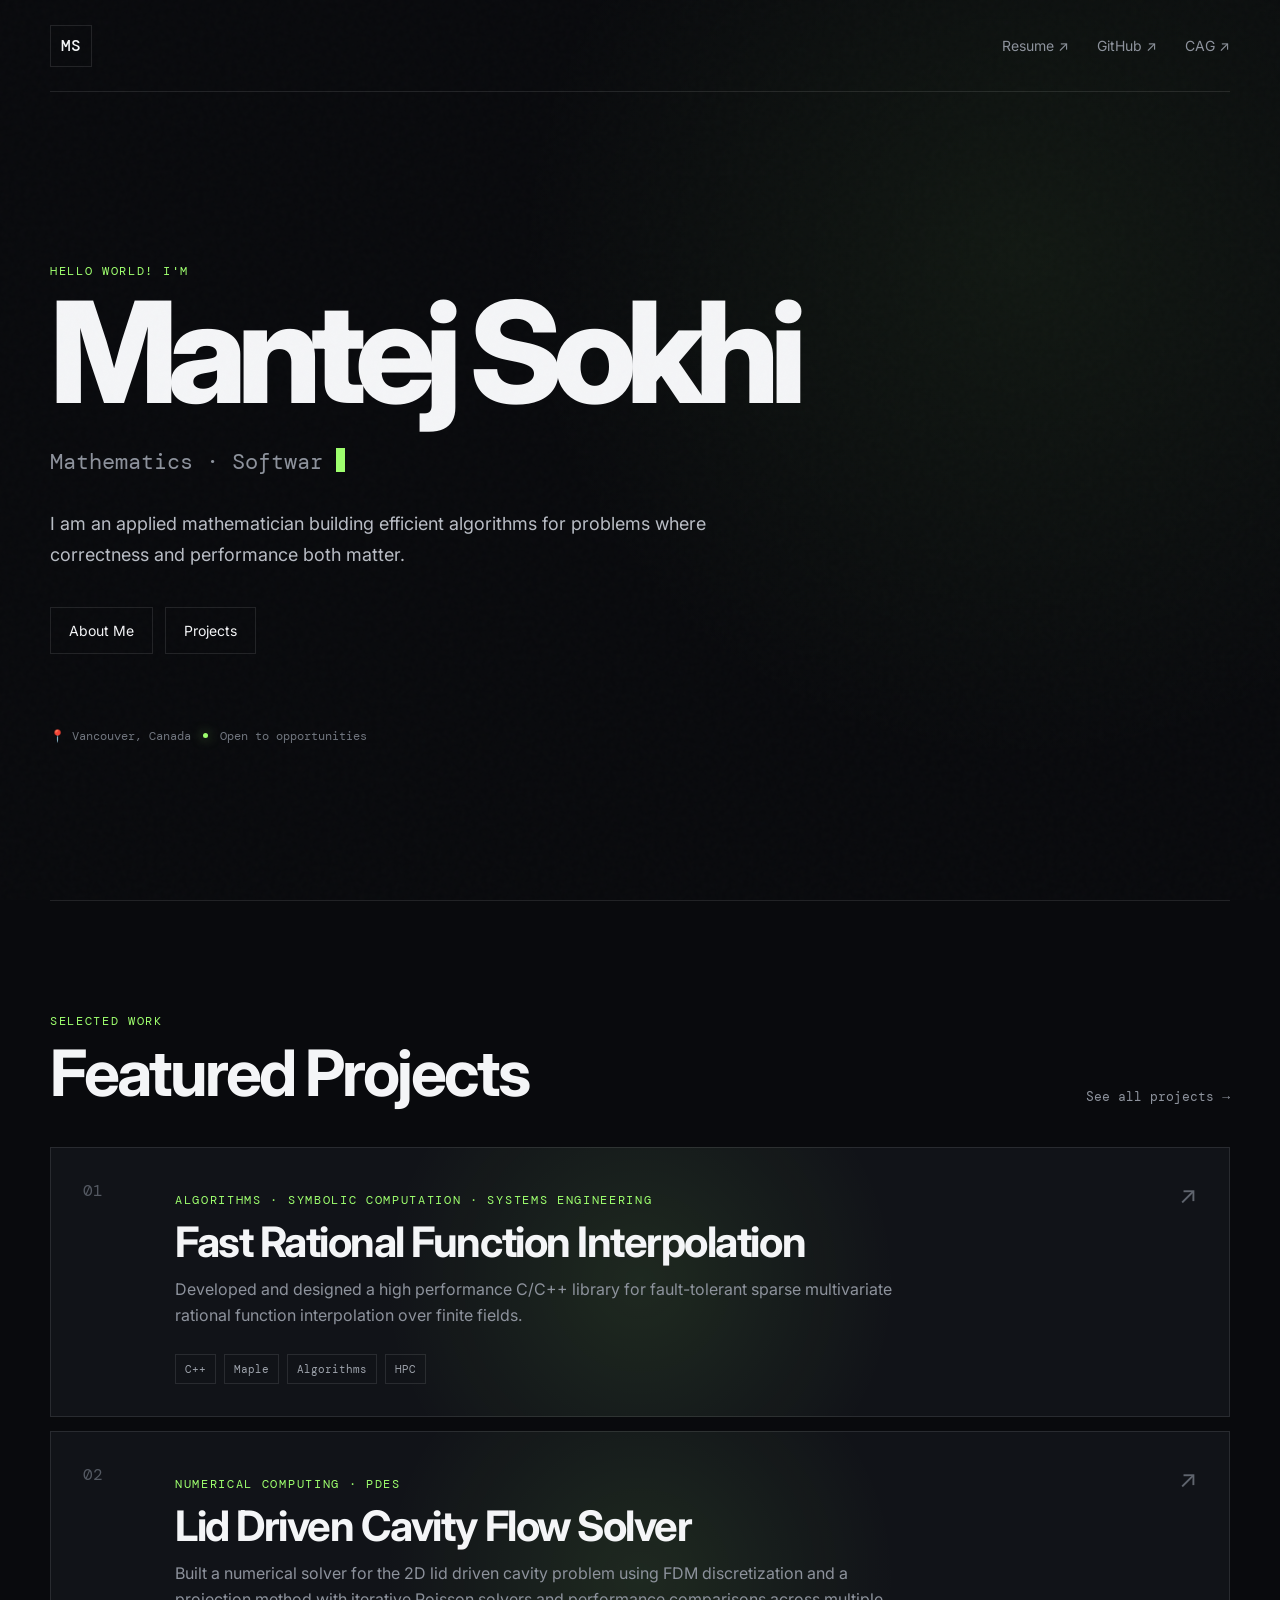
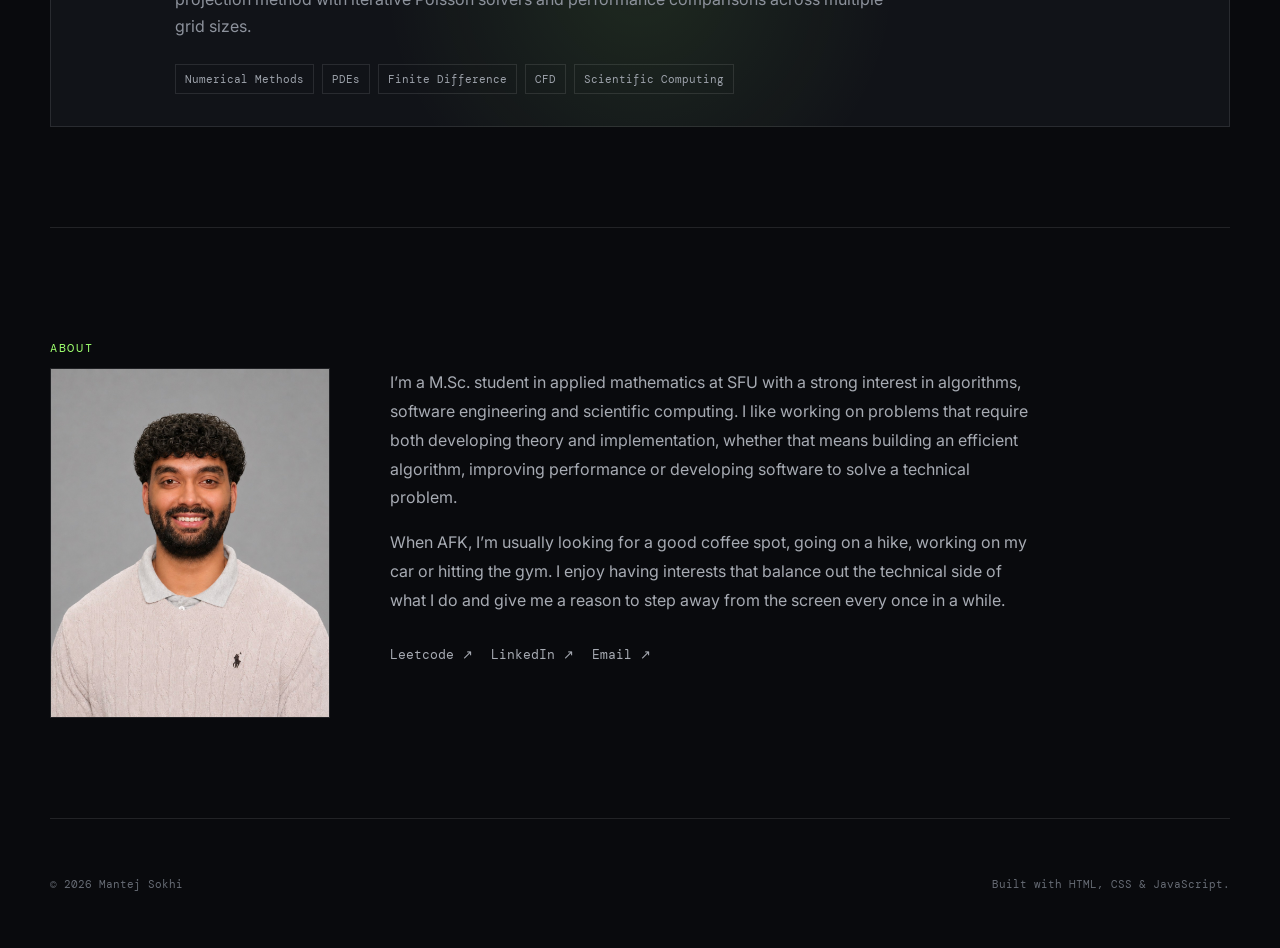
==== index.html @ e9a9ae57 "Initial commit" ====
<!DOCTYPE html>
<html lang="en">
<head>
  <meta charset="UTF-8" />
  <meta name="viewport" content="width=device-width, initial-scale=1.0" />
  <meta name="description" content="Personal portfolio and project website." />
  <title>Mantej Sokhi</title>
  <link rel="stylesheet" href="styles.css" />
</head>
<body>
  <div class="noise"></div>

  <header class="site-header">
    <a class="logo" href="index.html">MS</a>
    <nav>
      <a href="assets/resume_mantej_2026_2.pdf">Resume ↗</a>
      <a href="https://github.com/msokhii" target="_blank" rel="noreferrer">GitHub ↗</a>
      <a href="http://www.cecm.sfu.ca/CAG/" target="_blank" rel="noreferrer">CAG ↗</a>
    </nav>
  </header>

  <main>
    <section class="hero">
      <div class="hero-kicker">HELLO WORLD! I'M</div>
      <h1>Mantej Sokhi</h1>

      <p class="hero-role">
        <span id="typed-text">Mathematics · Software · Research</span>
        <span class="cursor" aria-hidden="true"></span>
      </p>

      <p class="hero-copy">
        I am an applied mathematician building efficient algorithms for problems where 
        correctness and performance both matter. 
      </p>

      <div class="hero-actions">
        <a class="button button-secondary" href="#about">About Me</a>
        <a class="button button-secondary" href="#projects">Projects</a>
      </div>

      <div class="hero-meta">
        <span>📍 Vancouver, Canada</span>
        <span class="dot"></span>
        <span>Open to opportunities</span>
      </div>
    </section>

    <section id= "projects" class="featured section">
      <div class="section-heading">
        <div>
          <p class="eyebrow">SELECTED WORK</p>
          <h2>Featured Projects</h2>
        </div>
    
        <a class="text-link" href="projects.html">
          See all projects →
        </a>
      </div>
    
      <div class="project-grid">
    
        <a class="project-card glow-card" href="https://github.com/msokhii/research_MS">
          <div class="project-number">01</div>
    
          <div class="project-card-content">
            <p class="project-category">
              Algorithms · Symbolic Computation · Systems engineering 
            </p>
    
            <h3>Fast Rational Function Interpolation</h3>
    
            <p>
              Developed and designed a high performance C/C++ library for fault-tolerant
              sparse multivariate rational function interpolation over finite fields. 
            </p>
    
            <div class="tags">
              <span>C++</span>
              <span>Maple</span>
              <span>Algorithms</span>
              <span>HPC</span>
            </div>
          </div>
    
          <span class="project-arrow">↗</span>
        </a>
    
    
        <a class="project-card glow-card" href="https://github.com/msokhii/comp_FM">
          <div class="project-number">02</div>
    
          <div class="project-card-content">
            <p class="project-category">
              Numerical Computing · PDEs
            </p>
    
            <h3>Lid Driven Cavity Flow Solver</h3>
    
            <p>
              Built a numerical solver for the 2D lid driven cavity
              problem using FDM discretization and a projection method
              with iterative Poisson solvers and performance comparisons across multiple grid sizes.
            </p>
    
            <div class="tags">
              <span>Numerical Methods</span>
              <span>PDEs</span>
              <span>Finite Difference</span>
              <span>CFD</span>
              <span>Scientific Computing</span>
            </div>
          </div>
    
          <span class="project-arrow">↗</span>
        </a>
    
      </div>
    </section>

    <section id="about" class="about section">
      <p class="eyebrow">ABOUT</p>
      <div class="about-layout">
        <div class="about-photo">
          <img src="assets/profile_pic_2.jpg" alt="Photo of Mantej">
        </div>
        <div class="about-copy">
          <p>
            I’m a M.Sc. student in applied mathematics at SFU with a strong interest in algorithms, software engineering and scientific computing.
            I like working on problems that require both developing theory and implementation, whether that means building an efficient algorithm, 
            improving performance or developing software to solve a technical problem.
          </p>
          <p>
            When AFK, I’m usually looking for a good coffee spot, going on a hike, working on my car 
            or hitting the gym. I enjoy having interests that balance out the technical side of what I do and give me a reason to step away 
            from the screen every once in a while.
          </p>
          <div class="about-links">
            <a href="https://leetcode.com/u/msokhii/" target="_blank" rel="noreferrer">Leetcode ↗</a>
            <a href="https://www.linkedin.com/in/msokhii/" target="_blank" rel="noreferrer">LinkedIn ↗</a>
            <a href="mailto:sokhimantej99@gmail.com">Email ↗</a>
          </div>
        </div>
      </div>
    </section>
  </main>

  <footer>
    <span>© <span id="year"></span> Mantej Sokhi</span>
    <span>Built with HTML, CSS & JavaScript.</span>
  </footer>

  <script src="script.js"></script>
</body>
</html>
---- styles.css ----
@import url('https://fonts.googleapis.com/css2?family=DM+Mono:wght@300;400;500&family=Inter:wght@400;500;600;700;800&display=swap');

:root {
  --bg: #090a0d;
  --surface: #111318;
  --surface-2: #171a20;
  --text: #f4f5f7;
  --muted: #8d929c;
  --line: rgba(255, 255, 255, 0.10);
  --accent: #9eff6e;
  --max-width: 1180px;
}

* {
  box-sizing: border-box;
}

html {
  scroll-behavior: smooth;
}

body {
  margin: 0;
  min-height: 100vh;

  background:
    radial-gradient(
      circle at 80% 10%,
      rgba(158, 255, 110, 0.06),
      transparent 32rem
    ),
    var(--bg);

  color: var(--text);
  font-family: "Inter", system-ui, sans-serif;
}

body::selection {
  background: var(--accent);
  color: #071005;
}

a {
  color: inherit;
  text-decoration: none;
}

img {
  max-width: 100%;
}

.noise {
  pointer-events: none;
  position: fixed;
  inset: 0;
  z-index: 999;
  opacity: 0.025;

  background-image:
    url("data:image/svg+xml,%3Csvg viewBox='0 0 180 180' xmlns='http://www.w3.org/2000/svg'%3E%3Cfilter id='n'%3E%3CfeTurbulence type='fractalNoise' baseFrequency='.9' numOctaves='4' stitchTiles='stitch'/%3E%3C/filter%3E%3Crect width='100%25' height='100%25' filter='url(%23n)' opacity='.8'/%3E%3C/svg%3E");
}

.site-header,
main,
footer {
  width: min(calc(100% - 40px), var(--max-width));
  margin-inline: auto;
}


/* =========================================
   HEADER
   ========================================= */

.site-header {
  height: 92px;

  display: flex;
  align-items: center;
  justify-content: space-between;

  border-bottom: 1px solid var(--line);
}

.logo {
  width: 42px;
  height: 42px;

  display: grid;
  place-items: center;

  border: 1px solid var(--line);

  font-family: "DM Mono", monospace;
  font-weight: 500;

  transition:
    border-color 0.2s ease,
    color 0.2s ease;
}

.logo:hover {
  border-color: var(--accent);
  color: var(--accent);
}

nav {
  display: flex;
  align-items: center;
  gap: 28px;

  color: var(--muted);
  font-size: 14px;
}

nav a,
.text-link,
.about-links a {
  transition: color 0.2s ease;
}

nav a:hover,
.text-link:hover,
.about-links a:hover {
  color: var(--accent);
}


/* =========================================
   HERO
   ========================================= */

.hero {
  min-height: calc(100vh - 92px);

  display: flex;
  flex-direction: column;
  justify-content: center;

  padding: 85px 0 70px;
}

.hero-kicker,
.eyebrow,
.project-category {
  color: var(--accent);

  font-family: "DM Mono", monospace;
  font-size: 12px;
  letter-spacing: 0.14em;
  text-transform: uppercase;
}

.hero h1 {
  margin: 12px 0 4px;

  font-size: clamp(64px, 11vw, 152px);
  line-height: 0.88;
  letter-spacing: -0.075em;
  font-weight: 800;
}

.hero-role {
  margin: 28px 0 0;

  color: var(--muted);

  font-family: "DM Mono", monospace;
  font-size: clamp(16px, 2vw, 22px);
}

.cursor {
  display: inline-block;

  width: 9px;
  height: 1.05em;

  background: var(--accent);

  vertical-align: -0.12em;

  animation: blink 0.9s steps(1) infinite;
}

@keyframes blink {
  50% {
    opacity: 0;
  }
}

.hero-copy {
  max-width: 680px;

  margin: 32px 0 0;

  color: #b9bdc5;

  font-size: 18px;
  line-height: 1.75;
}

.hero-actions {
  margin-top: 36px;

  display: flex;
  flex-wrap: wrap;
  gap: 12px;
}

.button {
  padding: 14px 18px;

  border: 1px solid var(--line);

  font-size: 14px;

  transition:
    background 0.2s ease,
    border-color 0.2s ease,
    color 0.2s ease;
}

.button-primary {
  background: var(--text);
  color: var(--bg);
  border-color: var(--text);
}

.button-primary:hover {
  background: var(--accent);
  border-color: var(--accent);
}

.button-secondary:hover {
  border-color: var(--text);
}

.hero-meta {
  margin-top: 74px;

  display: flex;
  align-items: center;
  flex-wrap: wrap;
  gap: 12px;

  color: #70757e;

  font-family: "DM Mono", monospace;
  font-size: 12px;
}

.dot {
  width: 5px;
  height: 5px;

  flex-shrink: 0;

  background: var(--accent);

  border-radius: 50%;

  box-shadow: 0 0 12px rgba(158, 255, 110, 0.65);
}


/* =========================================
   GENERAL SECTIONS
   ========================================= */

.section {
  padding: 100px 0;

  border-top: 1px solid var(--line);
}

.section-heading {
  margin-bottom: 42px;

  display: flex;
  justify-content: space-between;
  align-items: end;
  gap: 20px;
}

.section h2 {
  margin: 8px 0 0;

  font-size: clamp(34px, 5vw, 64px);
  line-height: 1;
  letter-spacing: -0.045em;
}

.text-link {
  color: var(--muted);

  font-family: "DM Mono", monospace;
  font-size: 13px;
}


/* =========================================
   PROJECT CARDS
   ========================================= */

.project-grid {
  display: grid;
  gap: 14px;
}

.project-card {
  --mx: 50%;
  --my: 50%;

  position: relative;

  min-height: 245px;

  padding: 32px;

  display: grid;
  grid-template-columns: 70px minmax(0, 1fr) auto;
  gap: 22px;

  border: 1px solid var(--line);

  background:
    radial-gradient(
      circle at var(--mx) var(--my),
      rgba(158, 255, 110, 0.095),
      transparent 16rem
    ),
    var(--surface);

  overflow: hidden;

  transition:
    transform 0.25s ease,
    border-color 0.25s ease;
}

.project-card:hover {
  transform: translateY(-3px);

  border-color: rgba(158, 255, 110, 0.38);
}

.project-number {
  color: #545962;

  font-family: "DM Mono", monospace;
}

.project-card-content {
  min-width: 0;
}

.project-card h3 {
  margin: 7px 0 12px;

  font-size: clamp(26px, 4vw, 42px);
  line-height: 1.05;
  letter-spacing: -0.035em;

  overflow-wrap: break-word;
}

.project-card p:not(.project-category) {
  max-width: 720px;

  margin: 0;

  color: var(--muted);

  line-height: 1.65;
}

.tags {
  margin-top: 25px;

  display: flex;
  flex-wrap: wrap;
  gap: 8px;
}

.tags span {
  padding: 7px 9px;

  border: 1px solid var(--line);

  color: #9da2ab;

  font-family: "DM Mono", monospace;
  font-size: 11px;
}

.project-arrow {
  color: #60656e;

  font-size: 24px;

  transition:
    color 0.2s ease,
    transform 0.2s ease;
}

.project-card:hover .project-arrow {
  color: var(--accent);

  transform: translate(3px, -3px);
}


/* =========================================
   ABOUT
   ========================================= */

.about-layout {
  display: grid;
  grid-template-columns: 280px minmax(0, 1fr);
  gap: 60px;
  align-items: start;
}

.about-photo {
  width: 280px;
  min-width: 280px;
  max-width: 280px;
}

.about-photo img {
  display: block;

  width: 280px;
  height: 350px;
  max-width: 280px;

  object-fit: cover;
  object-position: center;

  border: 1px solid var(--line);
}

.about-copy {
  width: 100%;
  max-width: 650px;

  padding-top: 0;

  color: #a7abb3;

  line-height: 1.8;
}

.about-copy p:first-child {
  margin-top: 0;
}

.about-links {
  margin-top: 28px;

  display: flex;
  flex-wrap: wrap;
  gap: 18px;

  font-family: "DM Mono", monospace;
  font-size: 13px;
}


/* =========================================
   FOOTER
   ========================================= */

footer {
  min-height: 130px;

  display: flex;
  justify-content: space-between;
  align-items: center;
  gap: 20px;

  border-top: 1px solid var(--line);

  color: #666b74;

  font-family: "DM Mono", monospace;
  font-size: 11px;
}


/* =========================================
   PROJECTS PAGE
   ========================================= */

.page-intro {
  padding: 100px 0 70px;
}

.page-intro h1 {
  margin: 10px 0 18px;

  font-size: clamp(54px, 9vw, 110px);
  line-height: 0.95;
  letter-spacing: -0.065em;
}

.page-intro p {
  max-width: 670px;

  color: var(--muted);

  font-size: 17px;
  line-height: 1.7;
}


/* =========================================
   PROJECT DETAIL
   ========================================= */

.project-hero {
  padding: 95px 0 70px;

  border-bottom: 1px solid var(--line);
}

.project-hero h1 {
  margin: 12px 0 22px;

  font-size: clamp(52px, 8vw, 105px);
  line-height: 0.95;
  letter-spacing: -0.06em;

  overflow-wrap: break-word;
}

.project-summary {
  max-width: 760px;

  color: #aeb2ba;

  font-size: 19px;
  line-height: 1.75;
}

.project-info {
  margin-top: 45px;

  display: grid;
  grid-template-columns: repeat(3, minmax(0, 1fr));

  border-top: 1px solid var(--line);
  border-bottom: 1px solid var(--line);
}

.project-info > div {
  padding: 20px 18px 20px 0;
}

.project-info > div + div {
  padding-left: 24px;

  border-left: 1px solid var(--line);
}

.label {
  display: block;

  margin-bottom: 7px;

  color: #5f646d;

  font-family: "DM Mono", monospace;
  font-size: 10px;
  letter-spacing: 0.12em;
}

.project-body {
  max-width: 850px;

  margin: 0 auto;
  padding: 85px 0 110px;
}

.project-body h2 {
  margin: 65px 0 16px;

  font-size: 36px;
}

.project-body h2:first-child {
  margin-top: 0;
}

.project-body p,
.project-body li {
  color: #a8adb6;

  font-size: 16px;
  line-height: 1.85;
}

.callout {
  margin: 40px 0;
  padding: 24px;

  border-left: 2px solid var(--accent);

  background: var(--surface);

  color: #c7cbd2;

  line-height: 1.7;
}

pre {
  max-width: 100%;

  padding: 22px;

  overflow-x: auto;

  background: #050609;

  border: 1px solid var(--line);
}

code {
  font-family: "DM Mono", monospace;
  font-size: 13px;
}

.back-link {
  display: inline-block;

  margin-top: 35px;

  color: var(--muted);

  font-family: "DM Mono", monospace;
  font-size: 13px;
}

.back-link:hover {
  color: var(--accent);
}


/* =========================================
   TABLETS / SMALL LAPTOPS
   ========================================= */

@media (max-width: 900px) {
  .about-layout {
    grid-template-columns: 250px minmax(0, 1fr);
    gap: 45px;
  }

  .about-photo {
    width: 250px;
    min-width: 250px;
    max-width: 250px;
  }

  .about-photo img {
    width: 250px;
    height: 312px;
    max-width: 250px;
  }
}


/* =========================================
   MOBILE
   ========================================= */

@media (max-width: 760px) {

  .site-header,
  main,
  footer {
    width: min(calc(100% - 32px), var(--max-width));
  }


  /* Header */

  .site-header {
    height: 72px;
  }

  .logo {
    width: 38px;
    height: 38px;

    font-size: 13px;
  }

  nav {
    gap: 14px;

    font-size: 12px;
  }


  /* Hero */

  .hero {
    min-height: calc(100svh - 72px);

    padding: 60px 0 45px;
  }

  .hero h1 {
    font-size: clamp(48px, 16vw, 72px);
    line-height: 0.92;
    letter-spacing: -0.055em;

    overflow-wrap: break-word;
  }

  .hero-role {
    margin-top: 22px;

    font-size: 14px;
    line-height: 1.6;
  }

  .hero-copy {
    margin-top: 24px;

    font-size: 16px;
    line-height: 1.7;
  }

  .hero-actions {
    margin-top: 28px;

    gap: 10px;
  }

  .button {
    padding: 13px 16px;

    font-size: 13px;
  }

  .hero-meta {
    margin-top: 45px;

    gap: 9px;

    font-size: 10px;
  }


  /* Sections */

  .section {
    padding: 65px 0;
  }

  .section-heading {
    margin-bottom: 30px;

    align-items: flex-start;
    flex-direction: column;

    gap: 12px;
  }

  .section h2 {
    font-size: clamp(32px, 10vw, 46px);
    line-height: 1;
  }


  /* Project cards */

  .project-grid {
    gap: 12px;
  }

  .project-card {
    min-height: 0;

    padding: 22px;

    grid-template-columns: minmax(0, 1fr) auto;
    gap: 14px;
  }

  .project-number {
    display: none;
  }

  .project-card h3 {
    margin: 8px 0 12px;

    font-size: clamp(25px, 8vw, 34px);
    line-height: 1.05;
  }

  .project-card p:not(.project-category) {
    font-size: 14px;
    line-height: 1.65;
  }

  .project-category {
    font-size: 10px;
    line-height: 1.5;
  }

  .tags {
    margin-top: 20px;

    gap: 6px;
  }

  .tags span {
    padding: 6px 8px;

    font-size: 9px;
  }

  .project-arrow {
    font-size: 20px;
  }


  /* About */

  .about-layout {
    grid-template-columns: 1fr;

    gap: 30px;
  }

  .about-photo {
    width: 100%;
    min-width: 0;
    max-width: 280px;

    margin-inline: auto;
  }

  .about-photo img {
    width: 100%;
    height: auto;
    max-width: 280px;

    aspect-ratio: 4 / 5;

    object-fit: cover;
    object-position: center;
  }

  .about-copy {
    width: 100%;
    max-width: 100%;

    font-size: 15px;
    line-height: 1.75;
  }

  .about-links {
    gap: 14px;

    font-size: 11px;
  }


  /* Projects page */

  .page-intro {
    padding: 65px 0 50px;
  }

  .page-intro h1 {
    font-size: clamp(48px, 15vw, 72px);
    line-height: 0.95;
  }

  .page-intro p {
    font-size: 15px;
  }


  /* Project detail pages */

  .project-hero {
    padding: 65px 0 50px;
  }

  .project-hero h1 {
    font-size: clamp(42px, 13vw, 68px);
    line-height: 0.95;
  }

  .project-summary {
    font-size: 16px;
    line-height: 1.7;
  }

  .project-info {
    grid-template-columns: 1fr;
  }

  .project-info > div {
    padding: 18px 0;
  }

  .project-info > div + div {
    padding-left: 0;

    border-left: 0;
    border-top: 1px solid var(--line);
  }

  .project-body {
    padding: 60px 0 80px;
  }

  .project-body h2 {
    margin: 45px 0 14px;

    font-size: 28px;
  }

  .project-body p,
  .project-body li {
    font-size: 15px;
    line-height: 1.75;
  }

  pre {
    padding: 16px;
  }

  code {
    font-size: 12px;
  }


  /* Footer */

  footer {
    min-height: 110px;

    align-items: flex-start;
    justify-content: center;
    flex-direction: column;

    gap: 8px;

    font-size: 10px;
  }
}


/* =========================================
   VERY SMALL PHONES
   ========================================= */

@media (max-width: 400px) {

  .site-header,
  main,
  footer {
    width: calc(100% - 28px);
  }

  nav {
    gap: 10px;

    font-size: 11px;
  }

  .logo {
    width: 36px;
    height: 36px;
  }

  .hero {
    padding-top: 50px;
  }

  .hero h1 {
    font-size: clamp(44px, 15vw, 58px);
  }

  .hero-copy {
    font-size: 15px;
  }

  .hero-meta {
    font-size: 9px;
  }

  .button {
    padding: 12px 14px;

    font-size: 12px;
  }

  .project-card {
    padding: 19px;
  }

  .project-card h3 {
    font-size: 26px;
  }

  .about-photo {
    max-width: 250px;
  }

  .about-photo img {
    max-width: 250px;
  }

  .section {
    padding: 55px 0;
  }
}
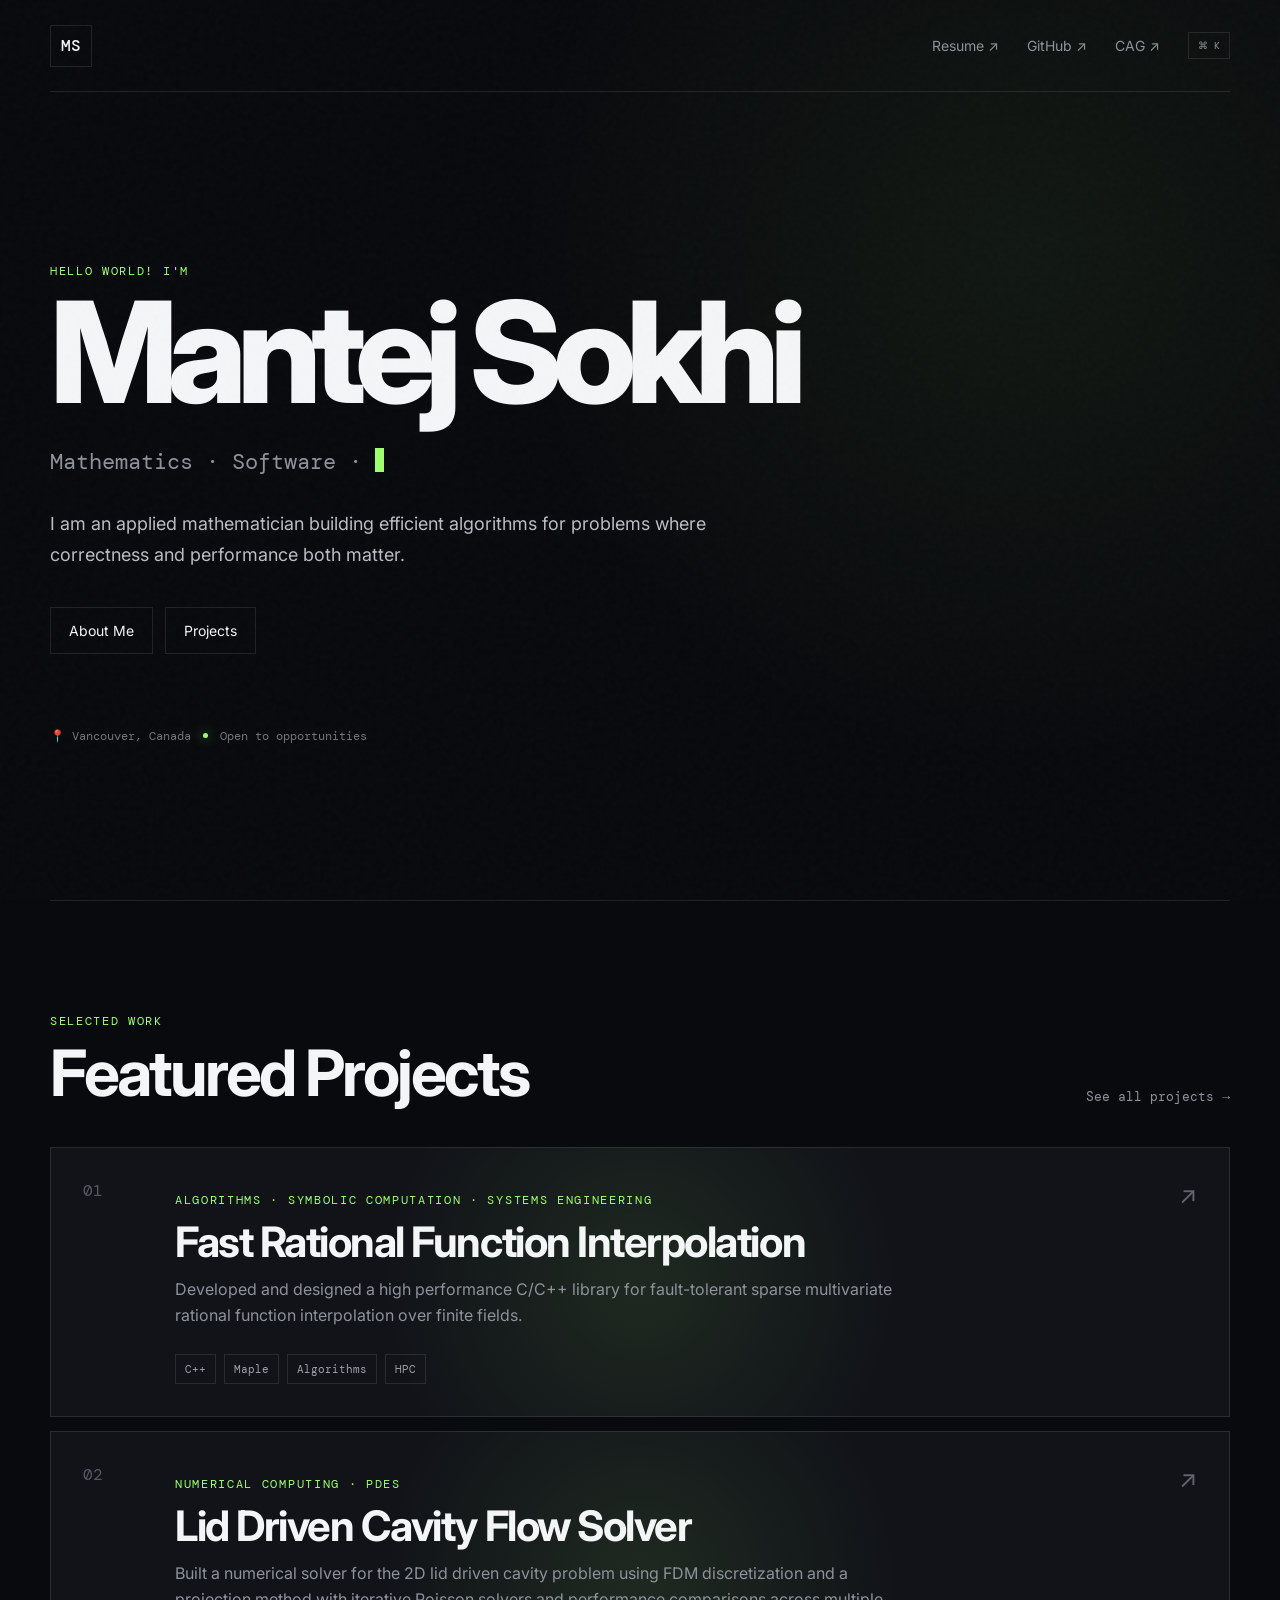
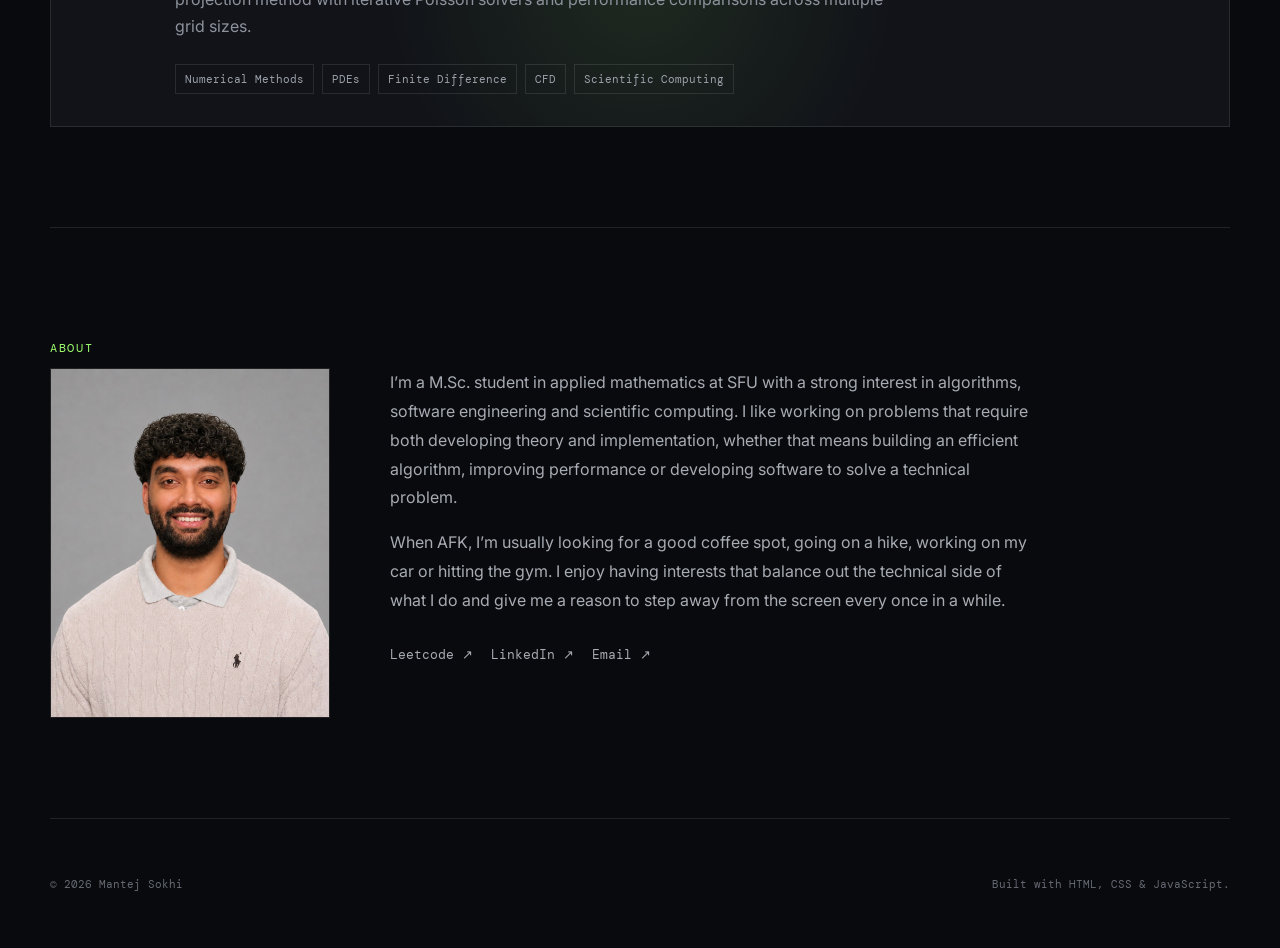
==== commit fa374e57: "Added some extra features" ====
--- a/index.html
+++ b/index.html
@@ -8,6 +8,7 @@
   <link rel="stylesheet" href="styles.css" />
 </head>
 <body>
+  <div class="cursor-glow" id="cursorGlow"></div>
   <div class="noise"></div>
 
   <header class="site-header">
@@ -16,6 +17,8 @@
       <a href="assets/resume_mantej_2026_2.pdf">Resume ↗</a>
       <a href="https://github.com/msokhii" target="_blank" rel="noreferrer">GitHub ↗</a>
       <a href="http://www.cecm.sfu.ca/CAG/" target="_blank" rel="noreferrer">CAG ↗</a>
+      <button class="command-trigger" id="commandTrigger" type="button"> ⌘ K
+      </button>
     </nav>
   </header>
 
@@ -41,7 +44,7 @@
 
       <div class="hero-meta">
         <span>📍 Vancouver, Canada</span>
-        <span class="dot"></span>
+        <span class="dot availability-dot"></span>
         <span>Open to opportunities</span>
       </div>
     </section>
@@ -150,6 +153,189 @@
     <span>Built with HTML, CSS & JavaScript.</span>
   </footer>
 
+
+  <!-- =========================================
+     COMMAND PALETTE
+     ========================================= -->
+
+<div
+class="command-palette"
+id="commandPalette"
+aria-hidden="true"
+>
+<div class="command-backdrop" id="commandBackdrop"></div>
+
+<div
+  class="command-box"
+  role="dialog"
+  aria-modal="true"
+  aria-label="Quick navigation"
+>
+  <div class="command-search">
+    <span class="command-prompt">&gt;</span>
+
+    <input
+      type="text"
+      id="commandInput"
+      placeholder="Search or jump to..."
+      autocomplete="off"
+      spellcheck="false"
+      aria-label="Search commands"
+    />
+
+    <span class="command-shortcut">ESC</span>
+  </div>
+
+  <div class="command-results" id="commandResults">
+
+    <a
+      href="#about"
+      class="command-item"
+      data-command="about me profile bio"
+    >
+      <div class="command-item-left">
+        <span class="command-icon">01</span>
+
+        <div>
+          <span class="command-title">About Me</span>
+          <span class="command-description">
+            A little bit more about me!
+          </span>
+        </div>
+      </div>
+
+      <span class="command-action">↵</span>
+    </a>
+
+
+    <a
+      href="#projects"
+      class="command-item"
+      data-command="projects work featured research"
+    >
+      <div class="command-item-left">
+        <span class="command-icon">02</span>
+
+        <div>
+          <span class="command-title">Featured Projects</span>
+          <span class="command-description">
+            See what I've been working on currently
+          </span>
+        </div>
+      </div>
+
+      <span class="command-action">↵</span>
+    </a>
+
+
+    <a
+      href="assets/resume.pdf"
+      target="_blank"
+      class="command-item"
+      data-command="resume cv experience education"
+    >
+      <div class="command-item-left">
+        <span class="command-icon">03</span>
+
+        <div>
+          <span class="command-title">Resume</span>
+          <span class="command-description">
+            View my resume
+          </span>
+        </div>
+      </div>
+
+      <span class="command-action">↗</span>
+    </a>
+
+
+    <a
+      href="https://github.com/msokhii"
+      target="_blank"
+      rel="noopener noreferrer"
+      class="command-item"
+      data-command="github code repositories"
+    >
+      <div class="command-item-left">
+        <span class="command-icon">04</span>
+
+        <div>
+          <span class="command-title">GitHub</span>
+          <span class="command-description">
+            Browse my code
+          </span>
+        </div>
+      </div>
+
+      <span class="command-action">↗</span>
+    </a>
+
+
+    <a
+      href="https://www.linkedin.com/in/msokhii"
+      target="_blank"
+      rel="noopener noreferrer"
+      class="command-item"
+      data-command="linkedin professional connect"
+    >
+      <div class="command-item-left">
+        <span class="command-icon">05</span>
+
+        <div>
+          <span class="command-title">LinkedIn</span>
+          <span class="command-description">
+            Connect with me
+          </span>
+        </div>
+      </div>
+
+      <span class="command-action">↗</span>
+    </a>
+
+
+    <a
+      href="mailto:sokhimantej99@gmail.com"
+      class="command-item"
+      data-command="email contact message"
+    >
+      <div class="command-item-left">
+        <span class="command-icon">06</span>
+
+        <div>
+          <span class="command-title">Email</span>
+          <span class="command-description">
+            Send me an email
+          </span>
+        </div>
+      </div>
+
+      <span class="command-action">↗</span>
+    </a>
+
+  </div>
+
+
+  <div class="command-footer">
+    <div>
+      <span class="command-key">↑</span>
+      <span class="command-key">↓</span>
+      Navigate
+    </div>
+
+    <div>
+      <span class="command-key">↵</span>
+      Open
+    </div>
+
+    <div>
+      <span class="command-key">ESC</span>
+      Close
+    </div>
+  </div>
+
+</div>
+</div>
+
   <script src="script.js"></script>
 </body>
 </html>
--- a/styles.css
+++ b/styles.css
@@ -60,6 +60,54 @@
     url("data:image/svg+xml,%3Csvg viewBox='0 0 180 180' xmlns='http://www.w3.org/2000/svg'%3E%3Cfilter id='n'%3E%3CfeTurbulence type='fractalNoise' baseFrequency='.9' numOctaves='4' stitchTiles='stitch'/%3E%3C/filter%3E%3Crect width='100%25' height='100%25' filter='url(%23n)' opacity='.8'/%3E%3C/svg%3E");
 }
 
+/* =========================================
+   CURSOR GLOW
+   ========================================= */
+
+   .cursor-glow {
+    position: fixed;
+  
+    width: 500px;
+    height: 500px;
+  
+    left: 0;
+    top: 0;
+  
+    border-radius: 50%;
+  
+    pointer-events: none;
+  
+    background: radial-gradient(
+      circle,
+      rgba(158, 255, 110, 0.06) 0%,
+      rgba(158, 255, 110, 0.045) 30%,
+      rgba(158, 255, 110, 0.015) 55%,
+      transparent 72%
+    );
+  
+    transform: translate(-50%, -50%);
+  
+    opacity: 0;
+  
+    z-index: 0;
+  
+    transition: opacity 0.3s ease;
+  
+    will-change: left, top;
+  }
+  
+  
+  /* Make the actual website stay above the glow */
+  
+  .site-header,
+  main,
+  footer {
+    position: relative;
+    z-index: 1;
+  }
+
+
+
 .site-header,
 main,
 footer {
@@ -957,6 +1005,336 @@
   }
 }
 
+/* =========================================
+   COMMAND PALETTE
+   ========================================= */
+
+   .command-palette {
+    position: fixed;
+    inset: 0;
+  
+    z-index: 2000;
+  
+    display: flex;
+    justify-content: center;
+    align-items: flex-start;
+  
+    padding: 14vh 20px 20px;
+  
+    visibility: hidden;
+    opacity: 0;
+  
+    transition:
+      opacity 0.18s ease,
+      visibility 0.18s ease;
+  }
+  
+  .command-palette.active {
+    visibility: visible;
+    opacity: 1;
+  }
+  
+  
+  /* Background overlay */
+  
+  .command-backdrop {
+    position: absolute;
+    inset: 0;
+  
+    background: rgba(0, 0, 0, 0.72);
+  
+    backdrop-filter: blur(8px);
+    -webkit-backdrop-filter: blur(8px);
+  }
+  
+  
+  /* Main palette */
+  
+  .command-box {
+    position: relative;
+  
+    width: min(620px, 100%);
+  
+    background: #0e1014;
+  
+    border: 1px solid rgba(255, 255, 255, 0.13);
+  
+    box-shadow:
+      0 30px 80px rgba(0, 0, 0, 0.55),
+      0 0 40px rgba(158, 255, 110, 0.035);
+  
+    overflow: hidden;
+  
+    transform: translateY(-10px) scale(0.985);
+  
+    transition: transform 0.18s ease;
+  }
+  
+  .command-palette.active .command-box {
+    transform: translateY(0) scale(1);
+  }
+  
+  
+  /* Search */
+  
+  .command-search {
+    height: 68px;
+  
+    display: flex;
+    align-items: center;
+    gap: 12px;
+  
+    padding: 0 18px;
+  
+    border-bottom: 1px solid var(--line);
+  }
+  
+  .command-prompt {
+    color: var(--accent);
+  
+    font-family: "DM Mono", monospace;
+    font-size: 18px;
+  }
+  
+  .command-search input {
+    flex: 1;
+    min-width: 0;
+  
+    border: 0;
+    outline: 0;
+  
+    background: transparent;
+    color: var(--text);
+  
+    font-family: "DM Mono", monospace;
+    font-size: 15px;
+  }
+  
+  .command-search input::placeholder {
+    color: #646a74;
+  }
+  
+  .command-shortcut {
+    padding: 5px 7px;
+  
+    border: 1px solid var(--line);
+  
+    color: #6e747e;
+  
+    font-family: "DM Mono", monospace;
+    font-size: 9px;
+  }
+  
+  
+  /* Results */
+  
+  .command-results {
+    max-height: 390px;
+  
+    padding: 8px;
+  
+    overflow-y: auto;
+  }
+  
+  .command-item {
+    width: 100%;
+  
+    min-height: 62px;
+  
+    padding: 10px 12px;
+  
+    display: flex;
+    align-items: center;
+    justify-content: space-between;
+    gap: 20px;
+  
+    border: 1px solid transparent;
+  
+    transition:
+      background 0.14s ease,
+      border-color 0.14s ease;
+  }
+  
+  .command-item:hover,
+  .command-item.selected {
+    background: rgba(158, 255, 110, 0.055);
+  
+    border-color: rgba(158, 255, 110, 0.15);
+  }
+  
+  .command-item-left {
+    min-width: 0;
+  
+    display: flex;
+    align-items: center;
+    gap: 14px;
+  }
+  
+  .command-icon {
+    width: 28px;
+  
+    color: #555b65;
+  
+    font-family: "DM Mono", monospace;
+    font-size: 10px;
+  }
+  
+  .command-item.selected .command-icon,
+  .command-item:hover .command-icon {
+    color: var(--accent);
+  }
+  
+  .command-title {
+    display: block;
+  
+    color: #dfe2e7;
+  
+    font-size: 14px;
+    font-weight: 500;
+  }
+  
+  .command-description {
+    display: block;
+  
+    margin-top: 3px;
+  
+    color: #686e78;
+  
+    font-family: "DM Mono", monospace;
+    font-size: 10px;
+  }
+  
+  .command-action {
+    color: #555b65;
+  
+    font-family: "DM Mono", monospace;
+    font-size: 13px;
+  }
+  
+  .command-item:hover .command-action,
+  .command-item.selected .command-action {
+    color: var(--accent);
+  }
+  
+  
+  /* Footer */
+  
+  .command-footer {
+    min-height: 42px;
+  
+    padding: 8px 15px;
+  
+    display: flex;
+    align-items: center;
+    justify-content: flex-end;
+    flex-wrap: wrap;
+    gap: 14px;
+  
+    border-top: 1px solid var(--line);
+  
+    color: #565c65;
+  
+    font-family: "DM Mono", monospace;
+    font-size: 9px;
+  }
+  
+  .command-footer > div {
+    display: flex;
+    align-items: center;
+    gap: 5px;
+  }
+  
+  .command-key {
+    padding: 3px 5px;
+  
+    border: 1px solid var(--line);
+  
+    color: #747b85;
+  
+    font-size: 8px;
+  }
+  
+  
+  /* Hide commands filtered by search */
+  
+  .command-item.command-hidden {
+    display: none;
+  }
+  
+  
+  /* =========================================
+     MOBILE COMMAND PALETTE
+     ========================================= */
+  
+  @media (max-width: 760px) {
+  
+    .command-palette {
+      padding:
+        90px
+        14px
+        20px;
+    }
+  
+    .command-box {
+      width: 100%;
+    }
+  
+    .command-search {
+      height: 60px;
+  
+      padding: 0 14px;
+    }
+  
+    .command-search input {
+      font-size: 16px;
+    }
+  
+    .command-shortcut {
+      display: none;
+    }
+  
+    .command-item {
+      min-height: 64px;
+  
+      padding: 10px;
+    }
+  
+    .command-description {
+      font-size: 9px;
+    }
+  
+    .command-footer {
+      justify-content: flex-start;
+  
+      gap: 10px;
+    }
+  
+  }
+
+  .command-trigger {
+    padding: 6px 9px;
+  
+    border: 1px solid var(--line);
+  
+    background: transparent;
+    color: var(--muted);
+  
+    font-family: "DM Mono", monospace;
+    font-size: 10px;
+  
+    cursor: pointer;
+  
+    transition:
+      color 0.2s ease,
+      border-color 0.2s ease;
+  }
+  
+  .command-trigger:hover {
+    color: var(--accent);
+  
+    border-color: rgba(158, 255, 110, 0.35);
+  }
+
 
 /* =========================================
    VERY SMALL PHONES
@@ -1022,4 +1400,59 @@
   .section {
     padding: 55px 0;
   }
-}+  
+}
+
+@media (max-width: 760px) {
+
+  .cursor-glow {
+    display: none;
+  }
+
+}
+
+@media (hover: none), (pointer: coarse) {
+
+  .cursor-glow {
+    display: none;
+  }
+
+}
+
+/* =========================================
+   AVAILABILITY PULSE
+   ========================================= */
+
+   .availability-dot {
+    position: relative;
+  
+    animation: availabilityPulse 2.4s ease-out infinite;
+  }
+  
+  @keyframes availabilityPulse {
+  
+    0% {
+      box-shadow:
+        0 0 0 0 rgba(158, 255, 110, 0.35),
+        0 0 10px rgba(158, 255, 110, 0.55);
+    }
+  
+    65% {
+      box-shadow:
+        0 0 0 7px rgba(158, 255, 110, 0),
+        0 0 12px rgba(158, 255, 110, 0.55);
+    }
+  
+    100% {
+      box-shadow:
+        0 0 0 0 rgba(158, 255, 110, 0),
+        0 0 10px rgba(158, 255, 110, 0.55);
+    }
+  
+  }
+
+  @media (prefers-reduced-motion: reduce) {
+    .availability-dot {
+      animation: none;
+    }
+  }
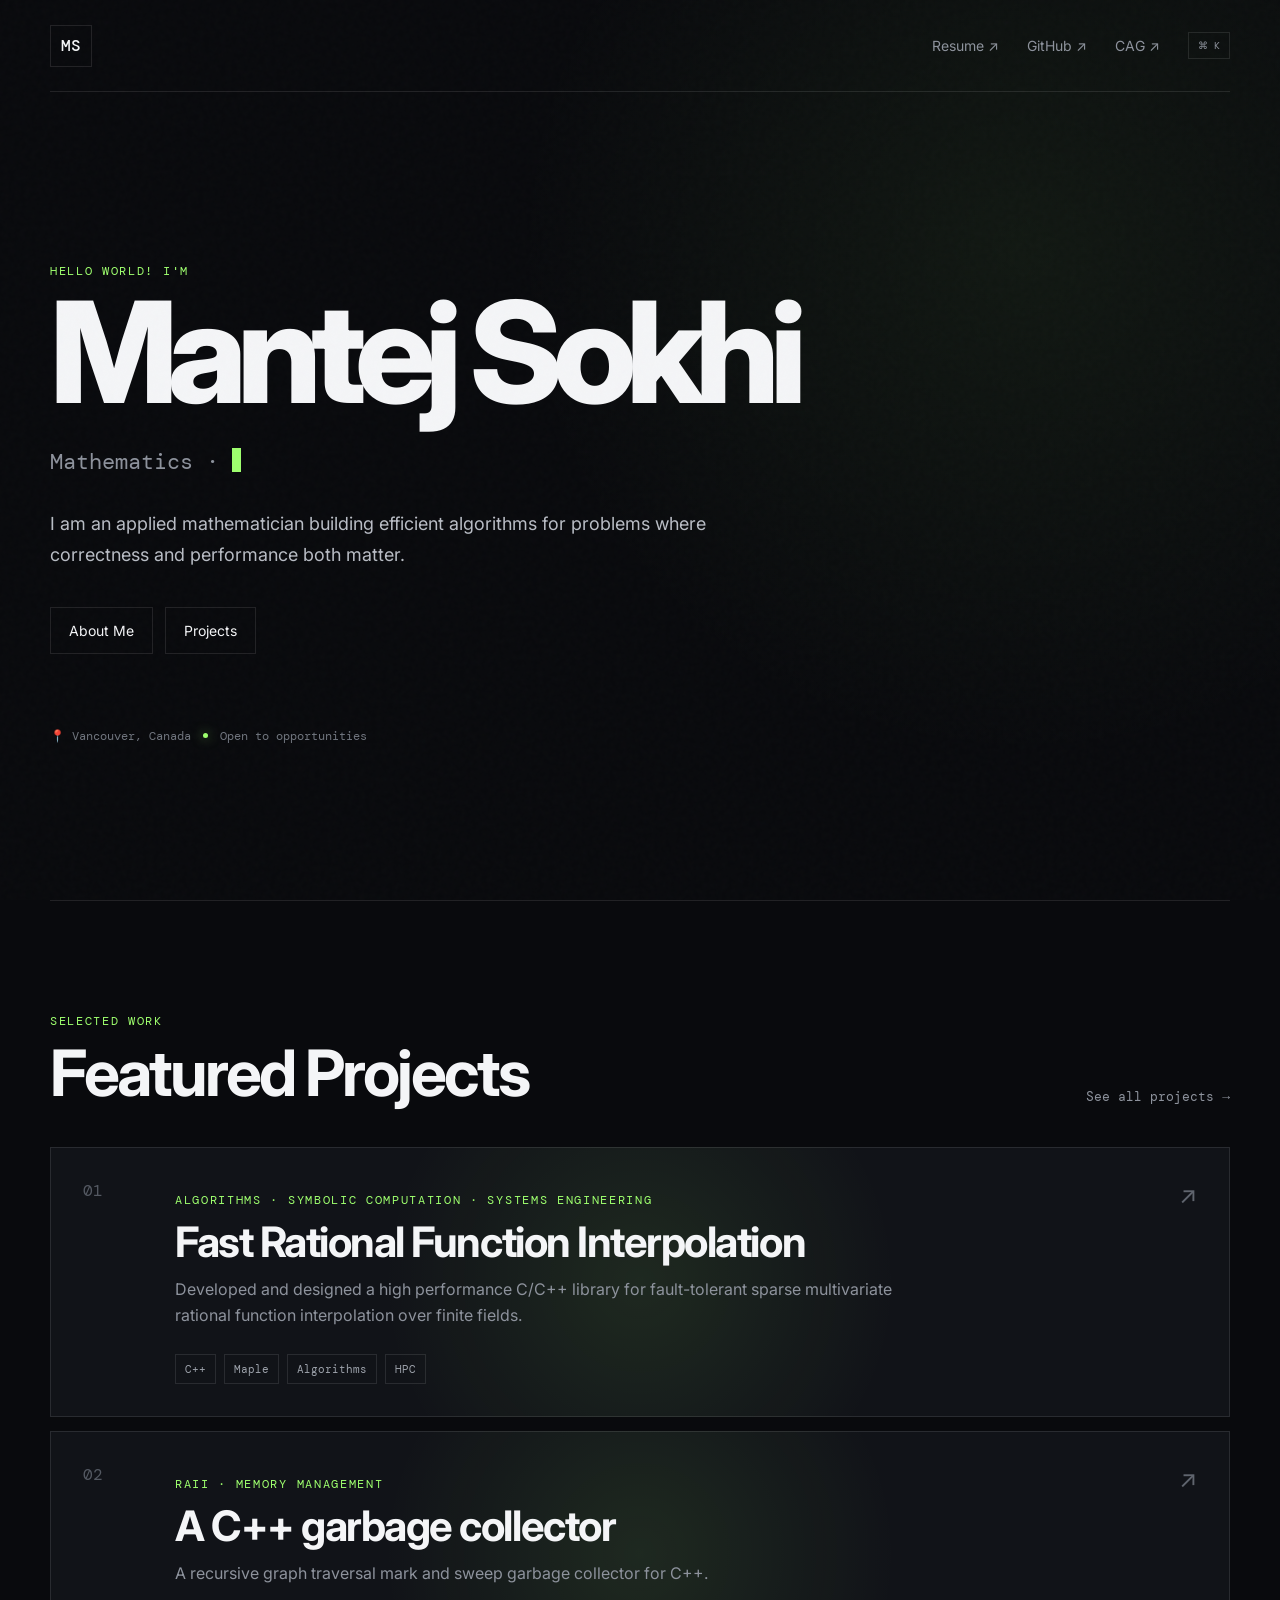
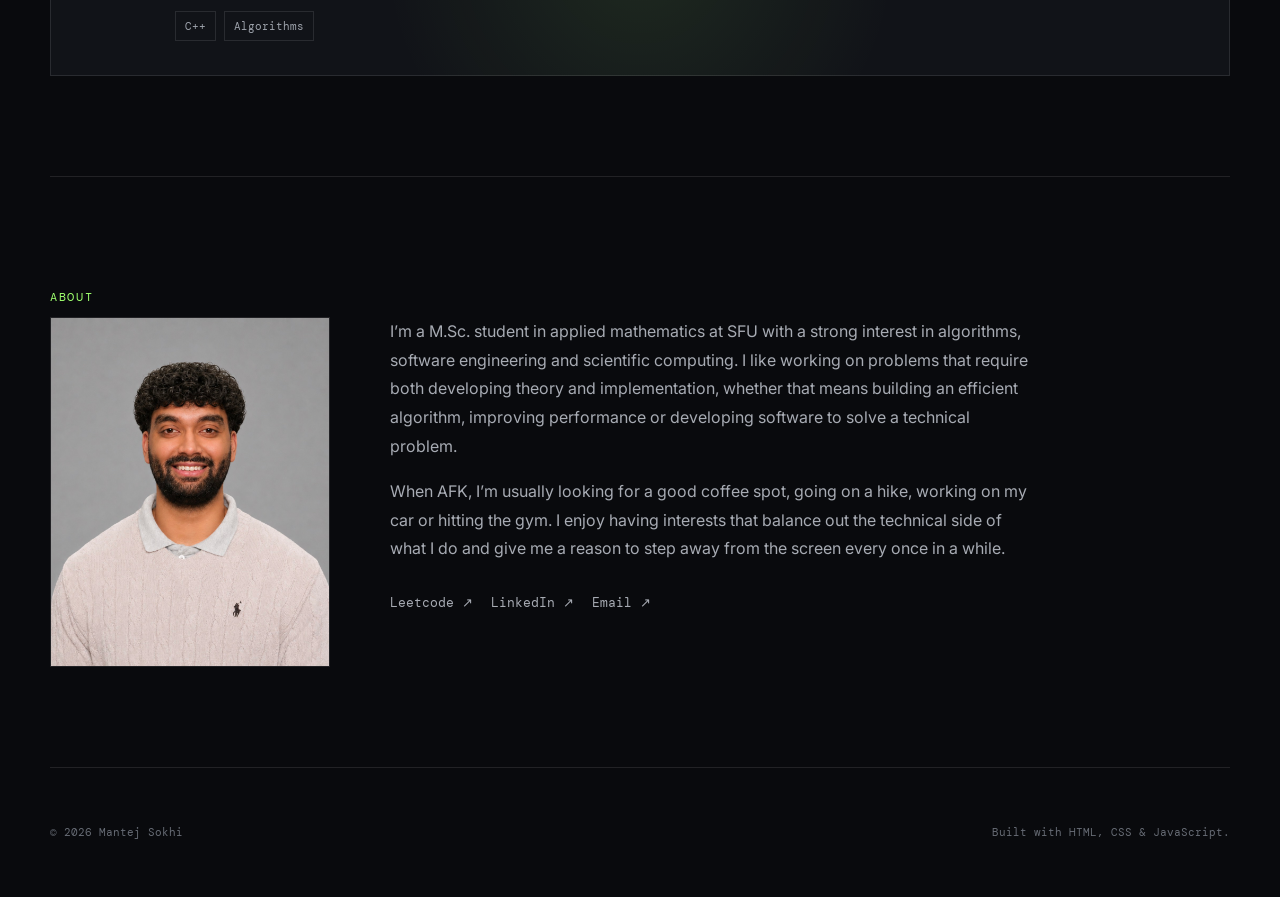
==== commit c42909e5: "Added gc_cpp project" ====
--- a/index.html
+++ b/index.html
@@ -90,28 +90,23 @@
         </a>
     
     
-        <a class="project-card glow-card" href="https://github.com/msokhii/comp_FM">
+        <a class="project-card glow-card" href="https://github.com/msokhii/gc_cpp">
           <div class="project-number">02</div>
     
           <div class="project-card-content">
             <p class="project-category">
-              Numerical Computing · PDEs
+              RAII · Memory Management
             </p>
     
-            <h3>Lid Driven Cavity Flow Solver</h3>
+            <h3>A C++ garbage collector</h3>
     
             <p>
-              Built a numerical solver for the 2D lid driven cavity
-              problem using FDM discretization and a projection method
-              with iterative Poisson solvers and performance comparisons across multiple grid sizes.
+              A recursive graph traversal mark and sweep garbage collector for C++.
             </p>
     
             <div class="tags">
-              <span>Numerical Methods</span>
-              <span>PDEs</span>
-              <span>Finite Difference</span>
-              <span>CFD</span>
-              <span>Scientific Computing</span>
+              <span>C++</span>
+              <span>Algorithms</span>
             </div>
           </div>
     
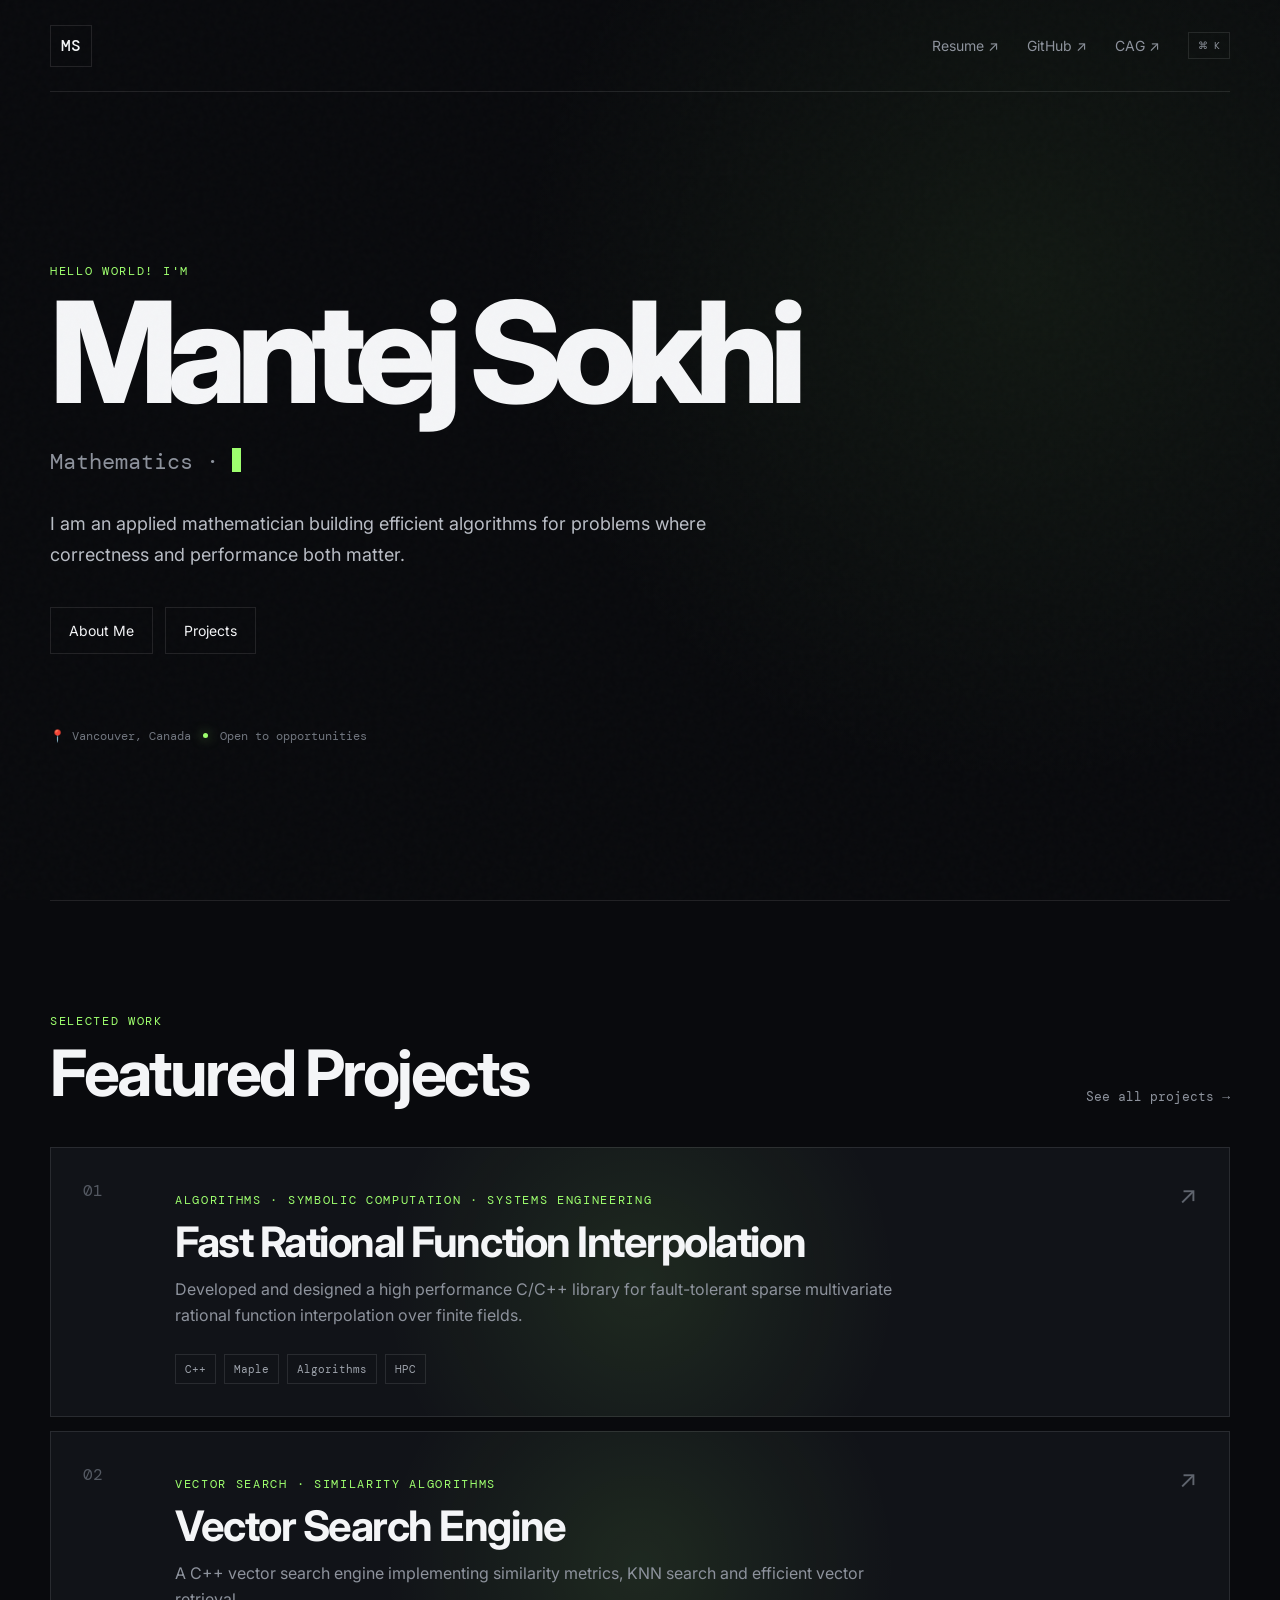
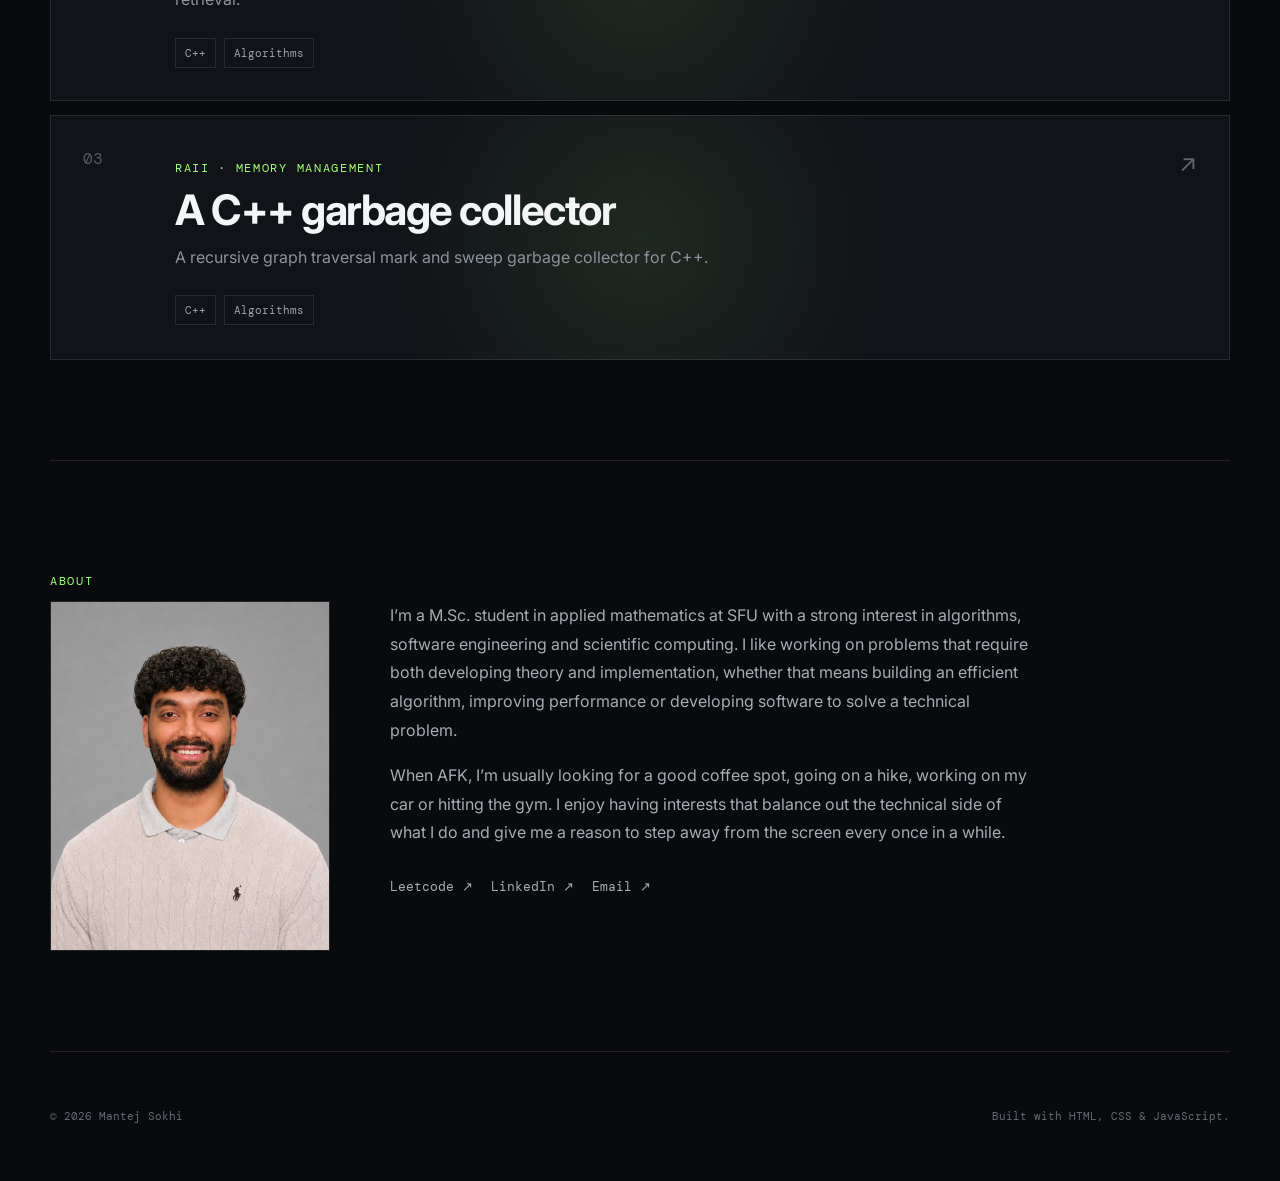
==== commit 15768243: "Added vc_engine project" ====
--- a/index.html
+++ b/index.html
@@ -88,10 +88,32 @@
     
           <span class="project-arrow">↗</span>
         </a>
-    
+
+        <a class="project-card glow-card" href="https://github.com/msokhii/vs_engine">
+          <div class="project-number">02</div>
+    
+          <div class="project-card-content">
+            <p class="project-category">
+              Vector Search · Similarity Algorithms
+            </p>
+    
+            <h3>Vector Search Engine</h3>
+    
+            <p>
+              A C++ vector search engine implementing similarity metrics, KNN search and efficient vector retrieval.
+            </p>
+    
+            <div class="tags">
+              <span>C++</span>
+              <span>Algorithms</span>
+            </div>
+          </div>
+    
+          <span class="project-arrow">↗</span>
+        </a>
     
         <a class="project-card glow-card" href="https://github.com/msokhii/gc_cpp">
-          <div class="project-number">02</div>
+          <div class="project-number">03</div>
     
           <div class="project-card-content">
             <p class="project-category">
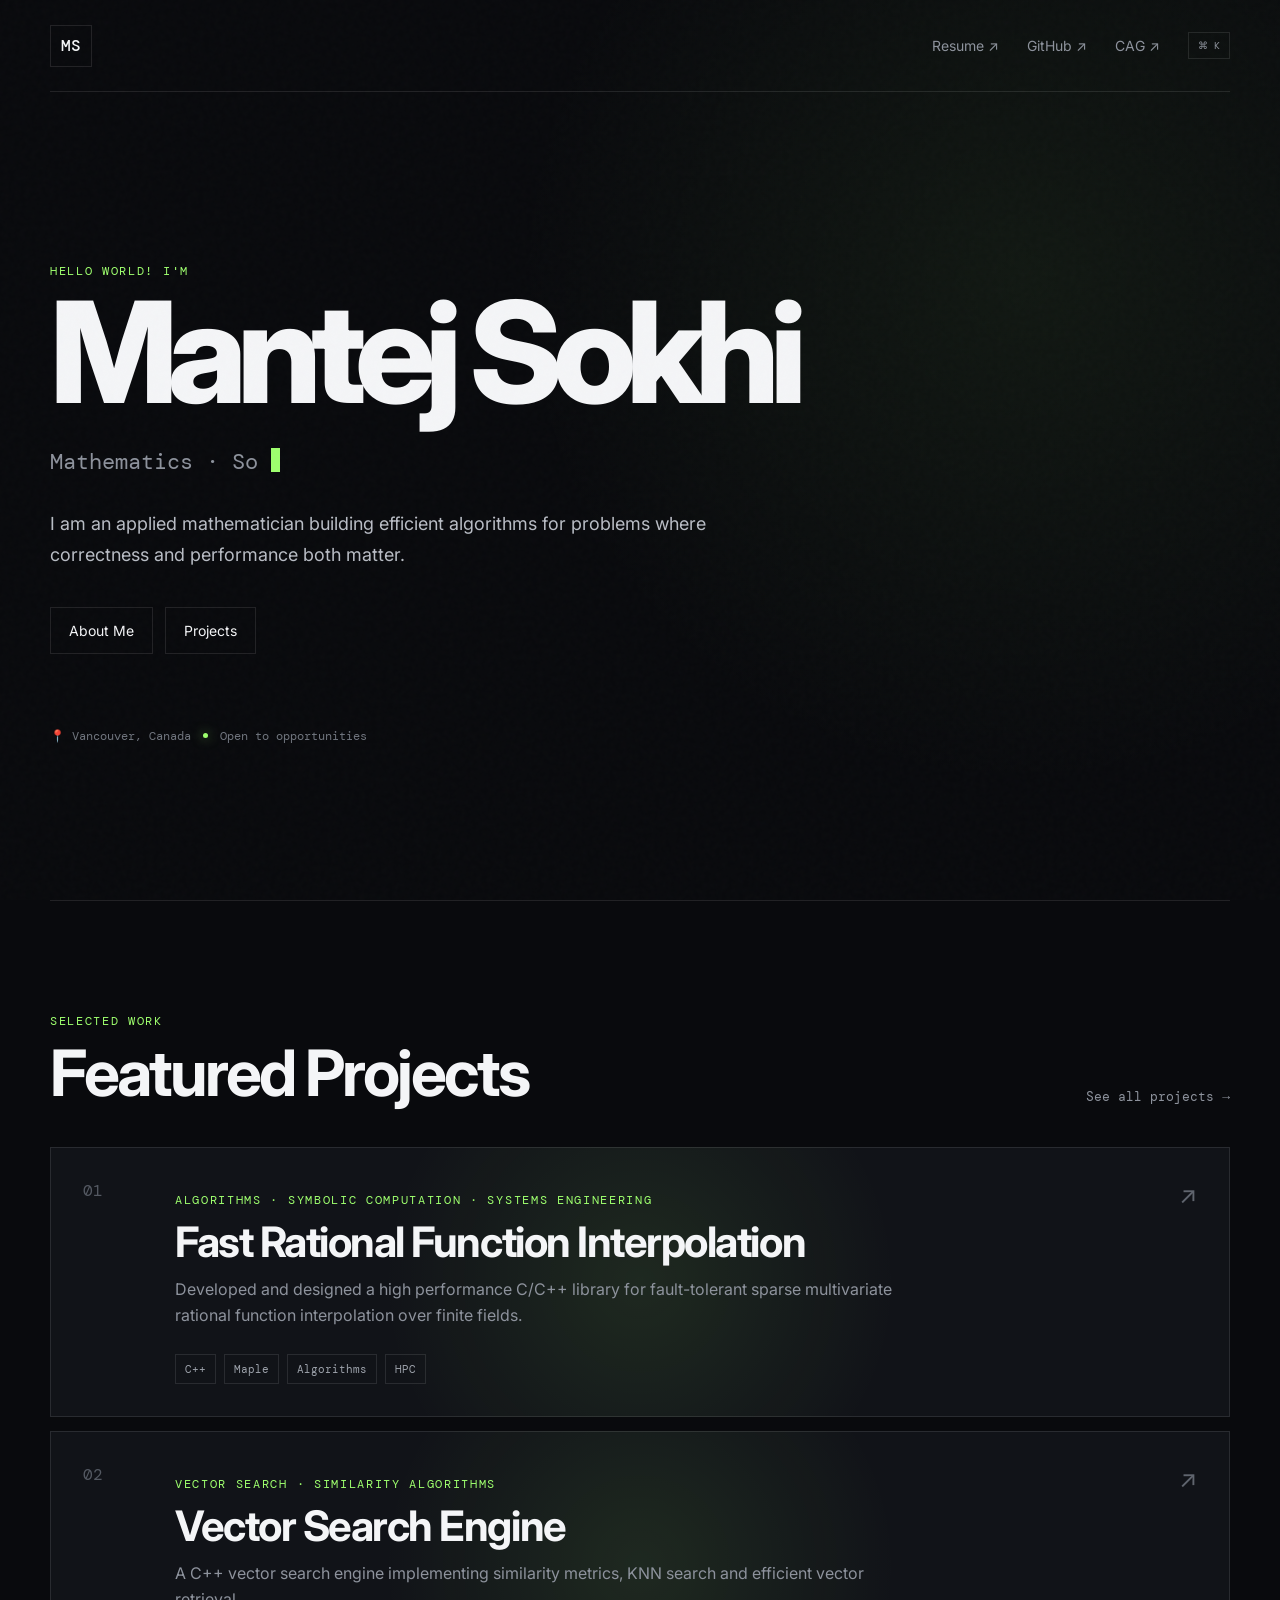
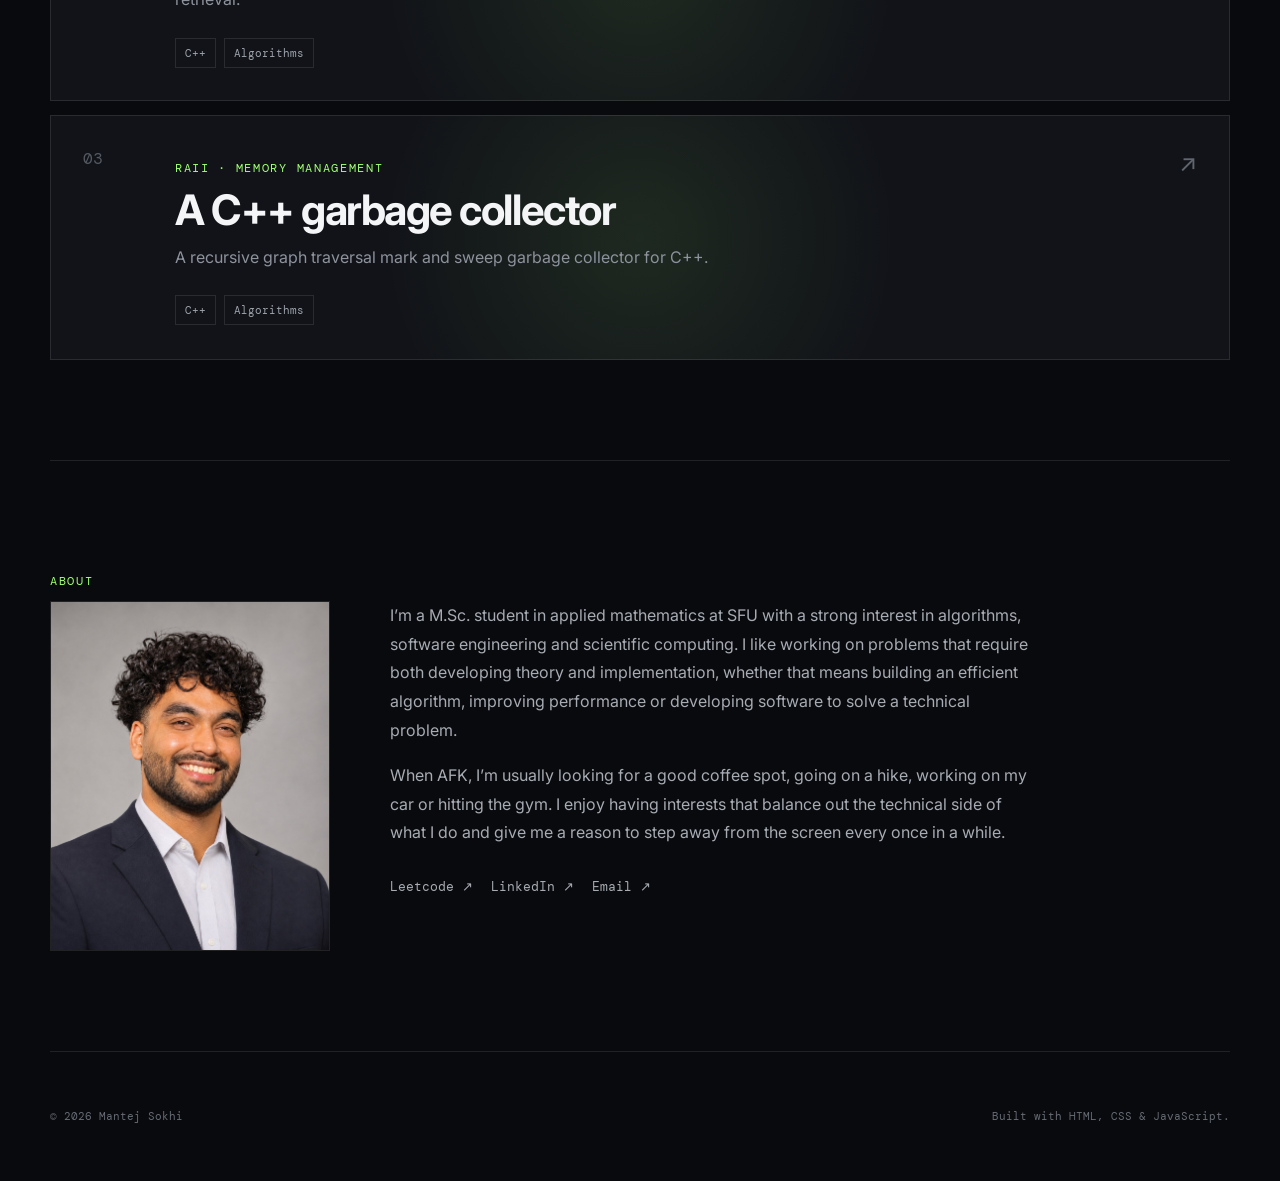
==== commit 9c4063b4: "New" ====
--- a/index.html
+++ b/index.html
@@ -142,7 +142,7 @@
       <p class="eyebrow">ABOUT</p>
       <div class="about-layout">
         <div class="about-photo">
-          <img src="assets/profile_pic_2.jpg" alt="Photo of Mantej">
+          <img src="assets/profile_pic_3.jpg" alt="Photo of Mantej">
         </div>
         <div class="about-copy">
           <p>
